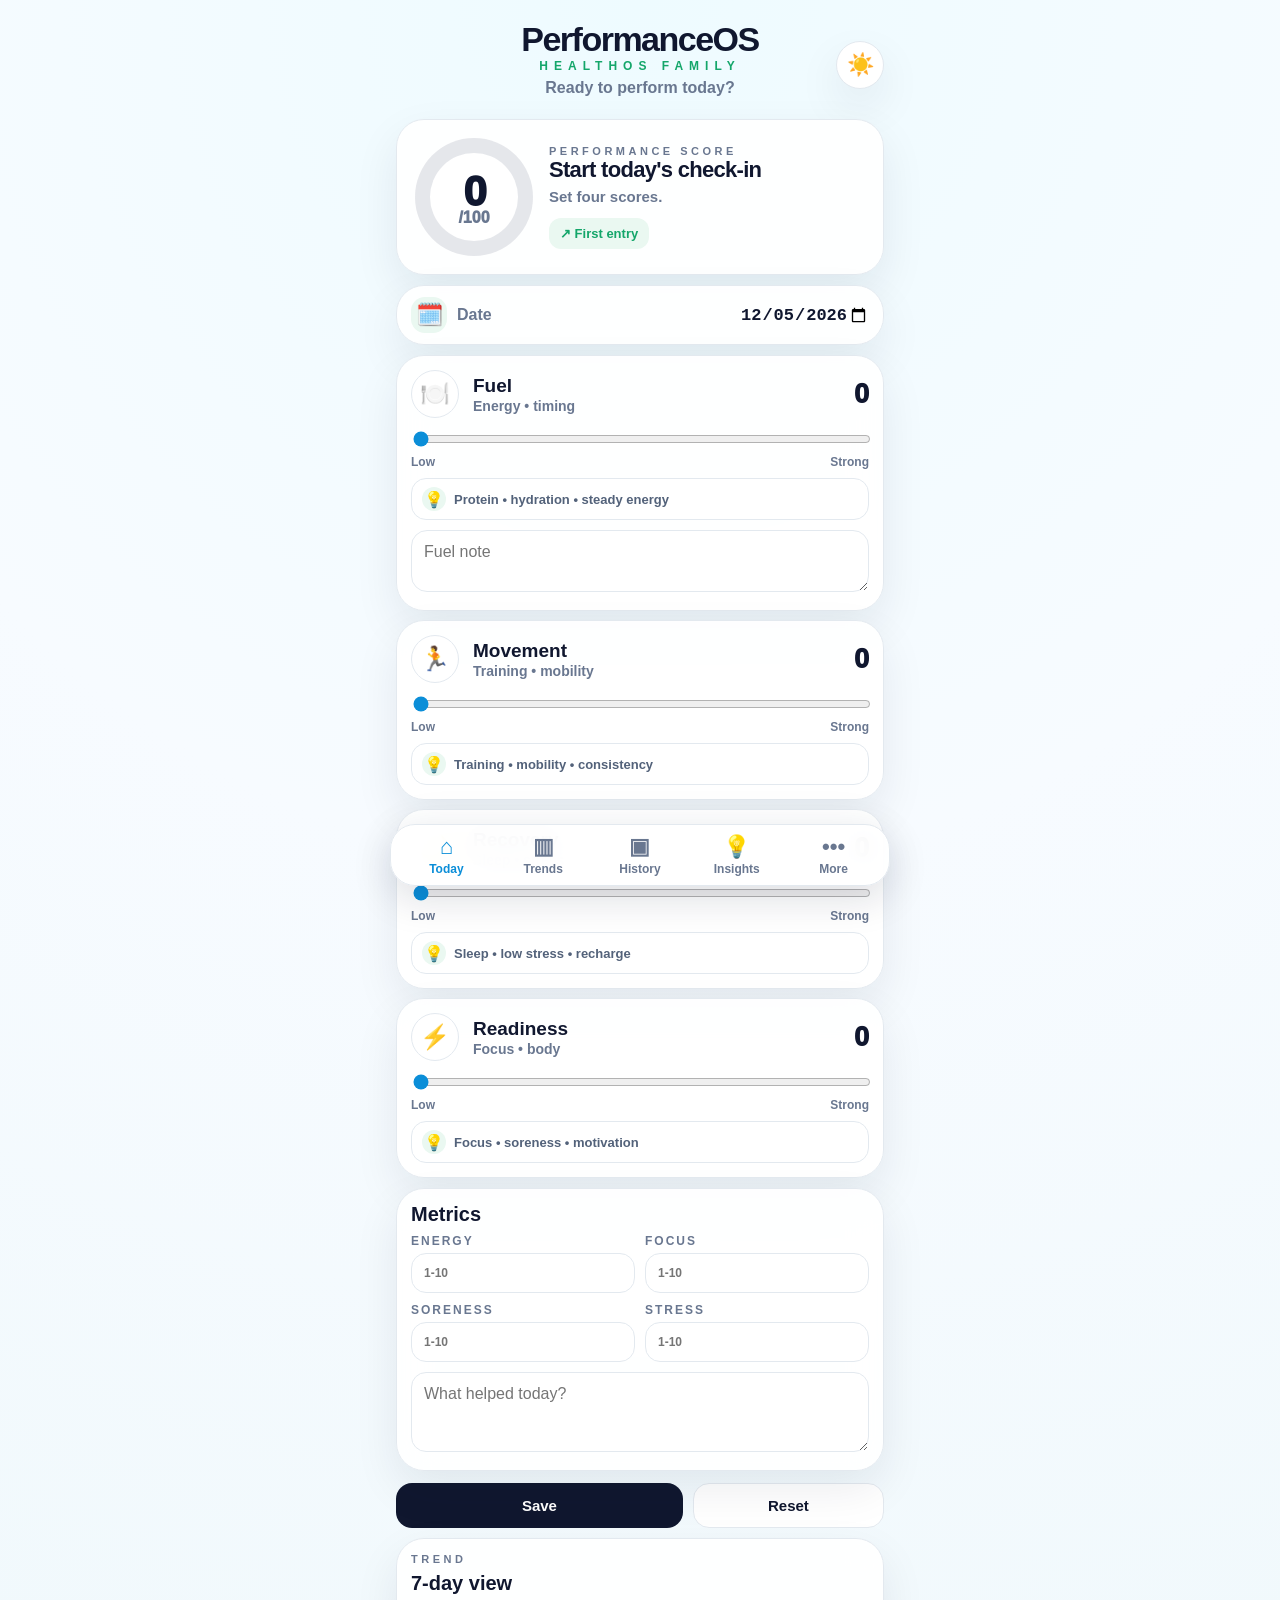
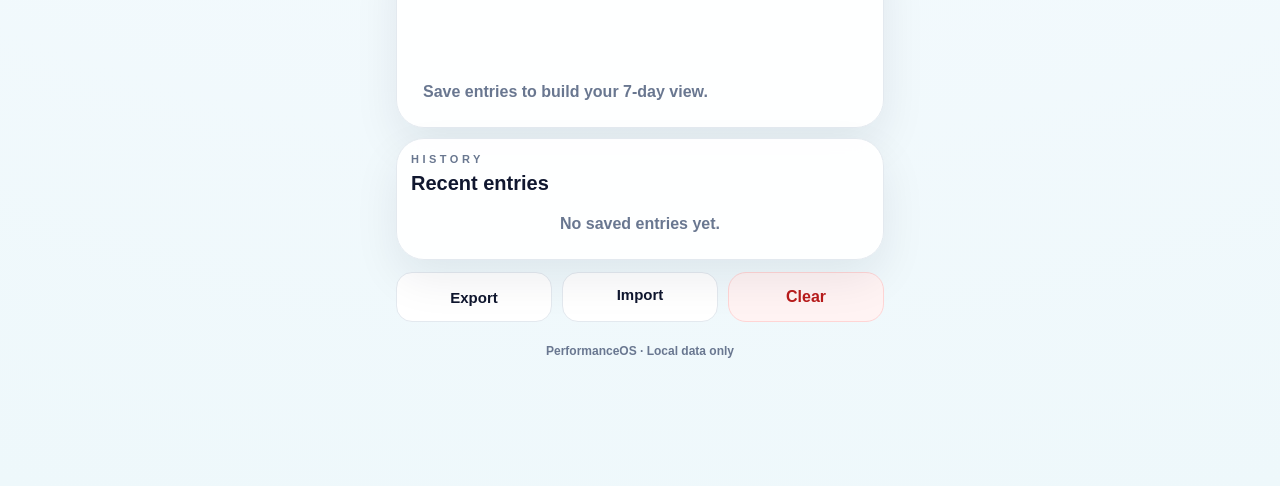
==== index.html @ d2be6b14 "Add files via upload" ====
<!DOCTYPE html>
<html lang="en">
<head>
  <meta charset="UTF-8" />
  <meta name="viewport" content="width=device-width, initial-scale=1.0, viewport-fit=cover" />
  <meta name="theme-color" content="#f6fbff" />
  <title>PerformanceOS</title>
  <link rel="manifest" href="manifest.json?v=3" />
  <link rel="icon" href="favicon-32.png?v=3" sizes="32x32" type="image/png" />
  <link rel="apple-touch-icon" href="apple-touch-icon.png?v=3" />
  <link rel="apple-touch-icon" sizes="180x180" href="apple-touch-icon-180.png?v=3" />
  <meta name="apple-mobile-web-app-capable" content="yes" />
  <meta name="apple-mobile-web-app-title" content="PerformanceOS" />
  <meta name="apple-mobile-web-app-status-bar-style" content="default" />
  <style>
    :root{--bg:#f4fbff;--card:#fff;--ink:#10172f;--muted:#697790;--line:#e3e9ef;--blue:#0b8ed8;--green:#14a66a;--soft-green:#eaf8f1;--shadow:0 18px 45px rgba(16,23,47,.08);--radius:28px}
    *{box-sizing:border-box}html{scroll-behavior:smooth}body{margin:0;font-family:-apple-system,BlinkMacSystemFont,"Segoe UI",Roboto,Helvetica,Arial,sans-serif;background:radial-gradient(circle at 50% 0%,#eefbff 0,#f7fbff 40%,#eef8fb 100%);color:var(--ink)}
    .app{width:min(100%,520px);margin:0 auto;padding:14px 16px 106px;min-height:100vh}.topbar{display:grid;grid-template-columns:48px 1fr 48px;align-items:center;gap:8px;padding:6px 0 10px}.top-spacer{width:48px;height:48px}.theme{border:1px solid var(--line);background:var(--card);width:48px;height:48px;border-radius:50%;box-shadow:var(--shadow);font-size:22px}.brand{text-align:center}.brand h1{font-size:34px;margin:0;font-weight:900;letter-spacing:-1.5px}.eyebrow{color:var(--green);text-transform:uppercase;letter-spacing:6px;font-weight:900;font-size:12px;margin:0 0 6px}.subtitle{font-size:16px;color:var(--muted);font-weight:750;margin:0 0 12px}
    .card{background:rgba(255,255,255,.92);border:1px solid var(--line);border-radius:var(--radius);box-shadow:var(--shadow);backdrop-filter:blur(16px)}.score-card{display:grid;grid-template-columns:118px 1fr;gap:16px;align-items:center;padding:18px;margin-bottom:10px}.ring{width:118px;height:118px;border-radius:50%;display:grid;place-items:center;background:conic-gradient(var(--blue) calc(var(--score)*1%),#e5e7eb 0);position:relative}.ring:before{content:"";position:absolute;inset:15px;border-radius:50%;background:#fff}.score-num{position:relative;text-align:center;font-weight:950;font-size:42px;letter-spacing:-2px}.score-num small{display:block;font-size:16px;color:var(--muted);letter-spacing:0;margin-top:-7px}.label{font-size:11px;text-transform:uppercase;letter-spacing:3.5px;font-weight:900;color:var(--muted);margin:0 0 7px}.score-card h2{font-size:22px;margin:0 0 5px;letter-spacing:-.7px}.score-card p{margin:0}.insight{font-size:15px;font-weight:700;color:var(--muted)}.trend-pill{display:inline-flex;gap:7px;align-items:center;margin-top:13px;padding:8px 11px;border-radius:12px;background:var(--soft-green);color:var(--green);font-weight:900;font-size:13px}
    .date-card{display:flex;align-items:center;gap:10px;padding:11px 14px;margin-bottom:10px}.date-icon{width:36px;height:36px;border-radius:14px;display:grid;place-items:center;background:var(--soft-green);font-size:22px}.date-card label{font-weight:850;color:var(--muted);flex:1}.date-card input{border:0;background:transparent;color:var(--ink);font-size:17px;font-weight:900;text-align:right;min-width:132px}.domain{padding:14px;margin-bottom:9px}.domain-head{display:grid;grid-template-columns:52px 1fr 42px;gap:10px;align-items:center}.icon{width:48px;height:48px;border:1px solid var(--line);border-radius:50%;display:grid;place-items:center;font-size:24px;background:#fff}.domain h3{font-size:19px;margin:0 0 1px}.domain .desc{font-size:14px;color:var(--muted);font-weight:700;margin:0}.value{text-align:right;font-size:27px;font-weight:950}.slider-row{margin-top:11px}.slider-labels{display:flex;justify-content:space-between;color:var(--muted);font-size:12px;font-weight:800;margin-top:4px}input[type=range]{width:100%;accent-color:var(--blue)}.example{display:flex;align-items:center;gap:8px;margin-top:9px;border:1px solid var(--line);border-radius:15px;padding:8px 10px;color:#53627a;font-weight:700;font-size:13px;background:rgba(255,255,255,.72)}.bulb{width:24px;height:24px;border-radius:50%;display:grid;place-items:center;background:var(--soft-green);font-size:16px;flex:0 0 auto}.notes{display:none;margin-top:10px}.notes textarea{width:100%;border:1px solid var(--line);border-radius:16px;padding:12px;font:inherit;color:var(--ink);resize:vertical;background:#fff}.domain.open .notes{display:block}
    .panel{padding:14px;margin-top:10px}.panel h2{font-size:20px;margin:0 0 8px}.metric-grid{display:grid;grid-template-columns:1fr 1fr;gap:10px}.metric-grid label{font-size:12px;text-transform:uppercase;letter-spacing:2px;color:var(--muted);font-weight:900}.metric-grid input{width:100%;margin-top:5px;border:1px solid var(--line);border-radius:15px;padding:12px;font:inherit;font-weight:800;background:#fff;color:var(--ink)}.daily-note{width:100%;margin-top:10px;border:1px solid var(--line);border-radius:15px;padding:12px;font:inherit;background:#fff;color:var(--ink);resize:vertical}.actions{display:grid;grid-template-columns:1.2fr .8fr;gap:10px;margin-top:12px}button,.file-btn{cursor:pointer}button.primary{border:0;background:var(--ink);color:#fff;border-radius:16px;padding:13px;font-size:15px;font-weight:900}button.secondary,.file-btn{border:1px solid var(--line);background:#fff;color:var(--ink);border-radius:16px;padding:13px;font-size:15px;font-weight:900;text-align:center}button.danger{border:1px solid #ffd5d5;background:#fff3f3;color:#b91c1c;border-radius:18px;padding:15px;font-size:16px;font-weight:900}.file-btn input{display:none}.utility{grid-template-columns:1fr 1fr 1fr}.bars{display:flex;align-items:end;gap:8px;height:110px}.bar{flex:1;background:#dfe7ef;border-radius:12px 12px 4px 4px;min-height:9px;position:relative;overflow:hidden}.bar span{position:absolute;bottom:0;left:0;right:0;background:var(--blue);border-radius:inherit}.history{display:grid;gap:9px}.entry{display:flex;justify-content:space-between;gap:10px;border:1px solid var(--line);border-radius:16px;padding:12px;background:#fff}.entry strong{font-size:18px}.entry small{color:var(--muted);font-weight:800}.empty{color:var(--muted);font-weight:700;text-align:center;padding:12px}.bottom-nav{position:fixed;left:50%;bottom:14px;transform:translateX(-50%);width:min(calc(100% - 24px),500px);display:grid;grid-template-columns:repeat(5,1fr);gap:2px;padding:9px 8px;border-radius:25px;background:rgba(255,255,255,.94);border:1px solid var(--line);box-shadow:0 12px 40px rgba(16,23,47,.14);backdrop-filter:blur(18px)}.bottom-nav a{color:var(--muted);text-decoration:none;text-align:center;font-size:12px;font-weight:800}.bottom-nav a span{display:block;font-size:22px;margin-bottom:2px}.bottom-nav a.active{color:var(--blue)}footer{text-align:center;color:var(--muted);font-weight:700;font-size:12px;margin:22px 0}
    body.dark{--bg:#0d1424;--card:#141d31;--ink:#f7fbff;--muted:#a9b6cc;--line:#26334b;--soft-green:#103827;background:radial-gradient(circle at 50% 0%,#17263e 0,#0d1424 58%)}body.dark .card,body.dark .date-card input,body.dark .theme,body.dark .icon,body.dark .metric-grid input,body.dark textarea,body.dark .entry,body.dark button.secondary,body.dark .file-btn{background:#141d31;color:var(--ink)}body.dark .ring:before{background:#141d31}body.dark .bottom-nav{background:rgba(20,29,49,.94)}
    @media(max-width:390px){.app{padding-left:12px;padding-right:12px}.topbar{grid-template-columns:36px 1fr 44px}.top-spacer{width:36px}.brand h1{font-size:30px}.eyebrow{letter-spacing:4px}.subtitle{font-size:15px}.score-card{grid-template-columns:100px 1fr;gap:12px;padding:16px}.ring{width:100px;height:100px}.ring:before{inset:12px}.score-num{font-size:36px}.score-card h2{font-size:20px}.label{letter-spacing:2.5px}.domain-head{grid-template-columns:46px 1fr 38px}.icon{width:44px;height:44px}.value{font-size:24px}.utility{grid-template-columns:1fr}}
  </style>
</head>
<body>
  <main class="app">
    <header class="topbar"><span class="top-spacer" aria-hidden="true"></span><div class="brand"><h1>PerformanceOS</h1><p class="eyebrow">HealthOS Family</p><p class="subtitle">Ready to perform today?</p></div><button id="themeToggle" class="theme" type="button" aria-label="Toggle theme">☀️</button></header>
    <section class="score-card card" id="today"><div class="ring" id="ring" style="--score:0"><div class="score-num"><span id="dailyScore">0</span><small>/100</small></div></div><div><p class="label">Performance Score</p><h2 id="status">Start today’s check-in</h2><p class="insight" id="insight">Set four scores.</p><div class="trend-pill" id="trendPill">↗ First entry</div></div></section>
    <section class="date-card card"><span class="date-icon">🗓️</span><label for="entryDate">Date</label><input id="entryDate" type="date" /></section>
    <form id="domainForm">
      <article class="domain card open" data-key="fuel">
        <div class="domain-head"><span class="icon">🍽️</span><div><h3>Fuel</h3><p class="desc">Energy • timing</p></div><div class="value" id="fuelValue">0</div></div>
        <div class="slider-row"><input id="fuel" type="range" min="0" max="25" value="0"><div class="slider-labels"><span>Low</span><span>Strong</span></div></div>
        <div class="example"><span class="bulb">💡</span>Protein • hydration • steady energy</div>
        <div class="notes"><textarea id="fuelNote" rows="2" placeholder="Fuel note"></textarea></div>
      </article>
      <article class="domain card" data-key="movement">
        <div class="domain-head"><span class="icon">🏃</span><div><h3>Movement</h3><p class="desc">Training • mobility</p></div><div class="value" id="movementValue">0</div></div>
        <div class="slider-row"><input id="movement" type="range" min="0" max="25" value="0"><div class="slider-labels"><span>Low</span><span>Strong</span></div></div>
        <div class="example"><span class="bulb">💡</span>Training • mobility • consistency</div>
        <div class="notes"><textarea id="movementNote" rows="2" placeholder="Movement note"></textarea></div>
      </article>
      <article class="domain card" data-key="recovery">
        <div class="domain-head"><span class="icon">🌙</span><div><h3>Recovery</h3><p class="desc">Sleep • stress</p></div><div class="value" id="recoveryValue">0</div></div>
        <div class="slider-row"><input id="recovery" type="range" min="0" max="25" value="0"><div class="slider-labels"><span>Low</span><span>Strong</span></div></div>
        <div class="example"><span class="bulb">💡</span>Sleep • low stress • recharge</div>
        <div class="notes"><textarea id="recoveryNote" rows="2" placeholder="Recovery note"></textarea></div>
      </article>
      <article class="domain card" data-key="readiness">
        <div class="domain-head"><span class="icon">⚡</span><div><h3>Readiness</h3><p class="desc">Focus • body</p></div><div class="value" id="readinessValue">0</div></div>
        <div class="slider-row"><input id="readiness" type="range" min="0" max="25" value="0"><div class="slider-labels"><span>Low</span><span>Strong</span></div></div>
        <div class="example"><span class="bulb">💡</span>Focus • soreness • motivation</div>
        <div class="notes"><textarea id="readinessNote" rows="2" placeholder="Readiness note"></textarea></div>
      </article>
    </form>
    <section class="panel card" id="insights"><h2>Metrics</h2><div class="metric-grid">
        <label>Energy<input id="energy" type="text" placeholder="1-10"></label>
        <label>Focus<input id="focus" type="text" placeholder="1-10"></label>
        <label>Soreness<input id="soreness" type="text" placeholder="1-10"></label>
        <label>Stress<input id="stress" type="text" placeholder="1-10"></label>
      </div><textarea class="daily-note" id="dailyNote" rows="3" placeholder="What helped today?"></textarea></section>
    <section class="actions"><button class="primary" id="saveBtn" type="button">Save</button><button class="secondary" id="resetBtn" type="button">Reset</button></section>
    <section class="panel card" id="trends"><p class="label">Trend</p><h2>7-day view</h2><div class="bars" id="bars"></div></section>
    <section class="panel card" id="history"><p class="label">History</p><h2>Recent entries</h2><div class="history" id="historyList"></div></section>
    <section class="actions utility" id="more"><button class="secondary" id="exportBtn" type="button">Export</button><label class="file-btn">Import<input id="importFile" type="file" accept="application/json"></label><button class="danger" id="clearBtn" type="button">Clear</button></section>
    <footer><strong>PerformanceOS</strong> · Local data only</footer>
  </main>
  <nav class="bottom-nav"><a class="active" href="#today"><span>⌂</span>Today</a><a href="#trends"><span>▥</span>Trends</a><a href="#history"><span>▣</span>History</a><a href="#insights"><span>💡</span>Insights</a><a href="#more"><span>•••</span>More</a></nav>
<script>
const keys=["fuel", "movement", "recovery", "readiness"]; const metricKeys=["energy", "focus", "soreness", "stress"]; const statuses=[[85,"Performance ready","Strong readiness today."],[70,"Good momentum","Good base. Tighten one domain."],[50,"Needs support","Choose one small reset today."],[1,"Low readiness","Start with fuel, movement, or rest."],[0,"Start today's check-in","Set four scores."]];
const $=id=>document.getElementById(id); const store='performanceos_v2_entries'; const today=()=>new Date().toISOString().slice(0,10); $('entryDate').value=today(); let entries=JSON.parse(localStorage.getItem(store)||'[]');
function score(){return keys.reduce((s,k)=>s+Number($(k).value||0),0)}
function status(s){for(const row of statuses){if(s>=row[0])return [row[1],row[2]]}return [statuses.at(-1)[1],statuses.at(-1)[2]]}
function prevScore(date){return entries.filter(e=>e.date<date).sort((a,b)=>b.date.localeCompare(a.date))[0]?.score}
function update(){const s=score(); $('dailyScore').textContent=s; $('ring').style.setProperty('--score',s); keys.forEach(k=>$(k+'Value').textContent=$(k).value); const [h,i]=status(s); $('status').textContent=h; $('insight').textContent=i; const p=prevScore($('entryDate').value); $('trendPill').textContent=p==null?'↗ First entry':`${s-p>=0?'↗ +':'↘ '}${s-p} vs previous`;}
function entry(){const e={date:$('entryDate').value,score:score(),createdAt:new Date().toISOString(),metrics:{},note:$('dailyNote').value,domains:{}}; metricKeys.forEach(k=>e.metrics[k]=$(k).value); keys.forEach(k=>e.domains[k]={value:Number($(k).value),note:$(k+'Note').value}); return e;}
function save(){const e=entry(); entries=entries.filter(x=>x.date!==e.date); entries.push(e); entries.sort((a,b)=>a.date.localeCompare(b.date)); localStorage.setItem(store,JSON.stringify(entries)); render(); alert('Saved.');}
function render(){renderBars(); renderHistory(); update();}
function renderBars(){const recent=[...entries].sort((a,b)=>a.date.localeCompare(b.date)).slice(-7); $('bars').innerHTML=recent.length?recent.map(e=>`<div class="bar" title="${e.date}: ${e.score}"><span style="height:${Math.max(7,e.score)}%"></span></div>`).join(''):'<div class="empty">Save entries to build your 7-day view.</div>';}
function renderHistory(){const recent=[...entries].sort((a,b)=>b.date.localeCompare(a.date)).slice(0,8); $('historyList').innerHTML=recent.length?recent.map(e=>`<div class="entry"><div><strong>${e.date}</strong><br><small>${status(e.score)[0]}</small></div><strong>${e.score}/100</strong></div>`).join(''):'<div class="empty">No saved entries yet.</div>';}
function loadDate(){const e=entries.find(x=>x.date===$('entryDate').value); if(!e)return; keys.forEach(k=>{$(k).value=e.domains?.[k]?.value||0; $(k+'Note').value=e.domains?.[k]?.note||''}); metricKeys.forEach(k=>$(k).value=e.metrics?.[k]||''); $('dailyNote').value=e.note||''; update();}
keys.forEach(k=>$(k).addEventListener('input',update)); $('entryDate').addEventListener('change',()=>{loadDate();update();}); document.querySelectorAll('.domain').forEach(card=>card.addEventListener('click',e=>{if(e.target.tagName==='INPUT'||e.target.tagName==='TEXTAREA')return; card.classList.toggle('open');}));
$('saveBtn').onclick=save; $('resetBtn').onclick=()=>{keys.forEach(k=>{$(k).value=0;$(k+'Note').value=''});metricKeys.forEach(k=>$(k).value='');$('dailyNote').value='';update();};
$('exportBtn').onclick=()=>{const blob=new Blob([JSON.stringify(entries,null,2)],{type:'application/json'});const a=document.createElement('a');a.href=URL.createObjectURL(blob);a.download='performanceos-data.json';a.click();};
$('importFile').onchange=e=>{const f=e.target.files[0]; if(!f)return; const r=new FileReader(); r.onload=()=>{entries=JSON.parse(r.result); localStorage.setItem(store,JSON.stringify(entries)); render();}; r.readAsText(f);};
$('clearBtn').onclick=()=>{if(confirm('Clear all PerformanceOS data on this device?')){entries=[];localStorage.removeItem(store);render();}};
$('themeToggle').onclick=()=>{document.body.classList.toggle('dark'); localStorage.setItem('performanceos_v2_entries_theme',document.body.classList.contains('dark')?'dark':'light');}; if(localStorage.getItem('performanceos_v2_entries_theme')==='dark')document.body.classList.add('dark'); render();
</script>
</body></html>
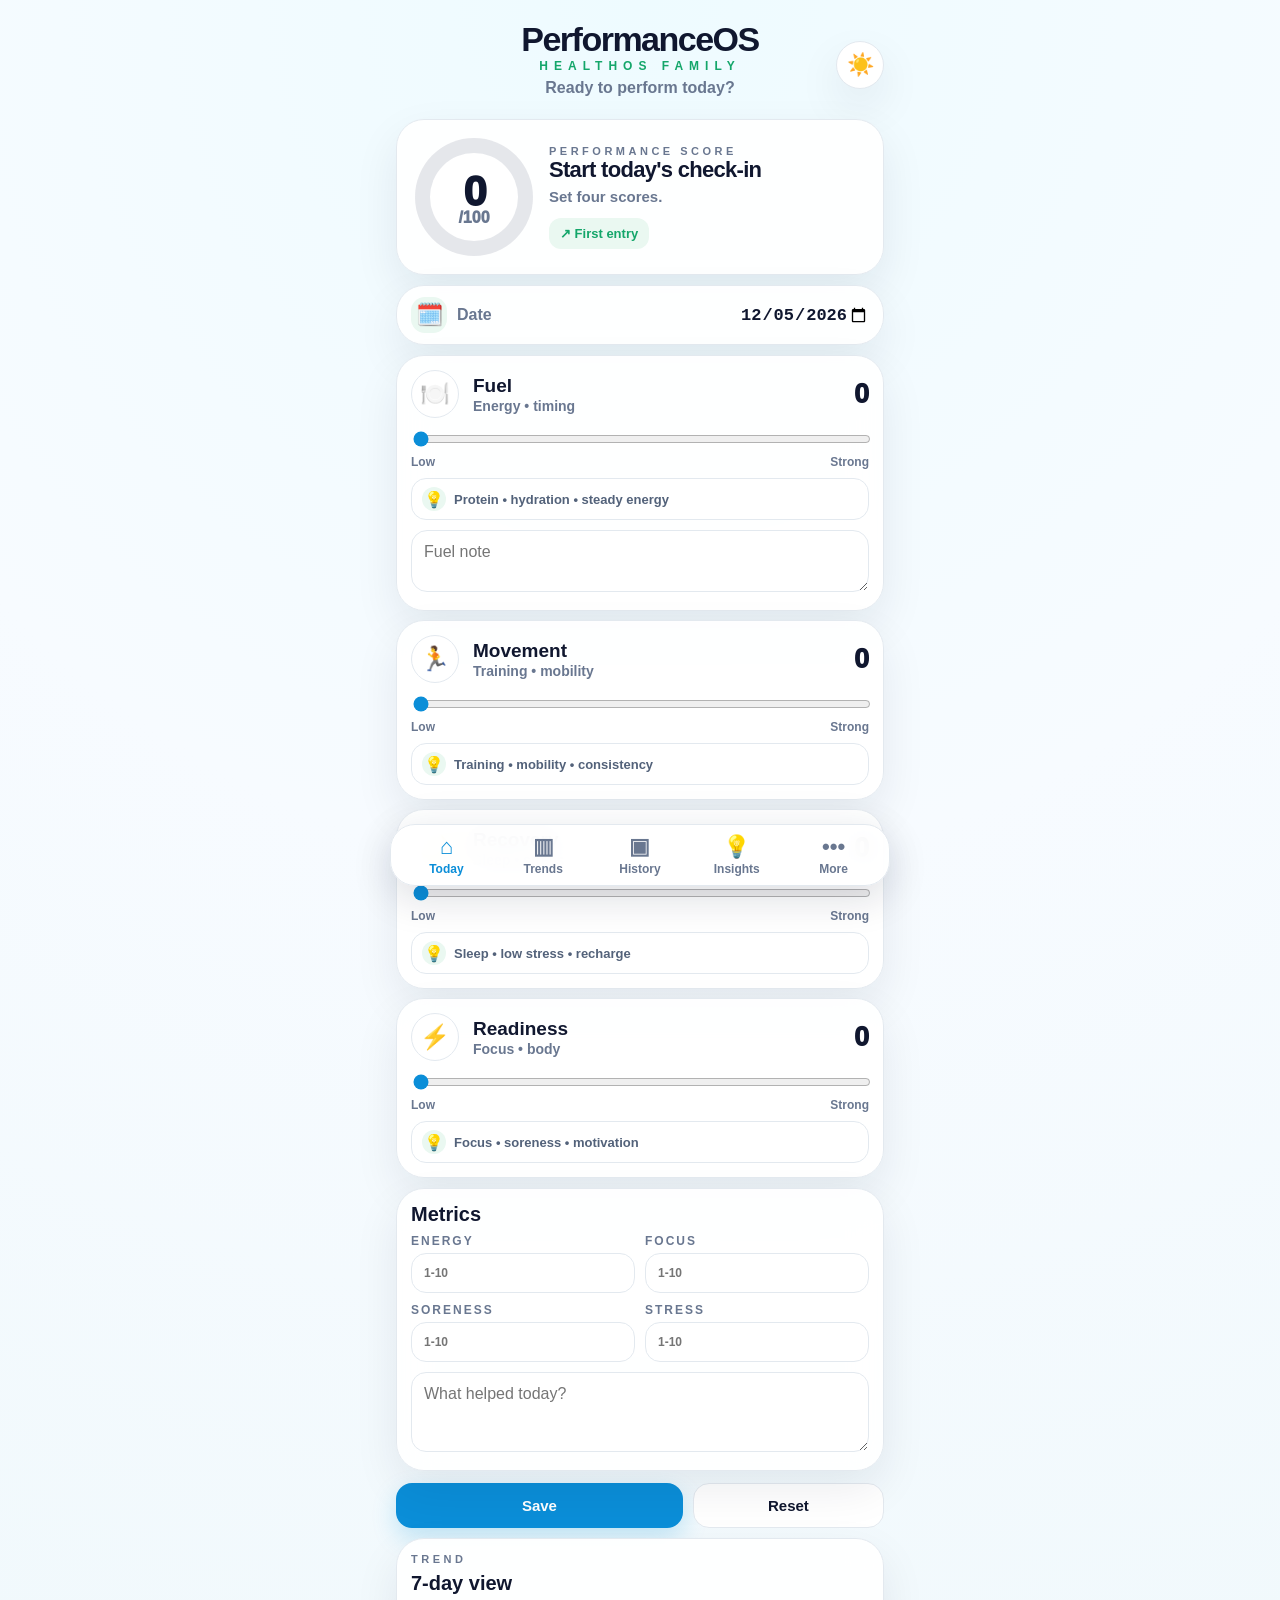
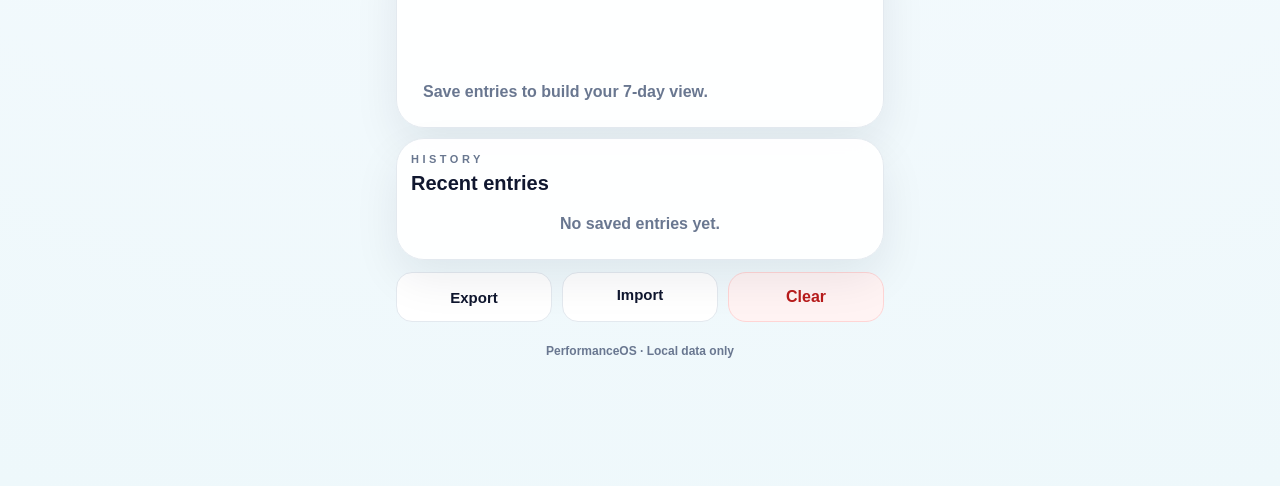
==== commit e281909b: "Add files via upload" ====
--- a/index.html
+++ b/index.html
@@ -18,7 +18,7 @@
     .app{width:min(100%,520px);margin:0 auto;padding:14px 16px 106px;min-height:100vh}.topbar{display:grid;grid-template-columns:48px 1fr 48px;align-items:center;gap:8px;padding:6px 0 10px}.top-spacer{width:48px;height:48px}.theme{border:1px solid var(--line);background:var(--card);width:48px;height:48px;border-radius:50%;box-shadow:var(--shadow);font-size:22px}.brand{text-align:center}.brand h1{font-size:34px;margin:0;font-weight:900;letter-spacing:-1.5px}.eyebrow{color:var(--green);text-transform:uppercase;letter-spacing:6px;font-weight:900;font-size:12px;margin:0 0 6px}.subtitle{font-size:16px;color:var(--muted);font-weight:750;margin:0 0 12px}
     .card{background:rgba(255,255,255,.92);border:1px solid var(--line);border-radius:var(--radius);box-shadow:var(--shadow);backdrop-filter:blur(16px)}.score-card{display:grid;grid-template-columns:118px 1fr;gap:16px;align-items:center;padding:18px;margin-bottom:10px}.ring{width:118px;height:118px;border-radius:50%;display:grid;place-items:center;background:conic-gradient(var(--blue) calc(var(--score)*1%),#e5e7eb 0);position:relative}.ring:before{content:"";position:absolute;inset:15px;border-radius:50%;background:#fff}.score-num{position:relative;text-align:center;font-weight:950;font-size:42px;letter-spacing:-2px}.score-num small{display:block;font-size:16px;color:var(--muted);letter-spacing:0;margin-top:-7px}.label{font-size:11px;text-transform:uppercase;letter-spacing:3.5px;font-weight:900;color:var(--muted);margin:0 0 7px}.score-card h2{font-size:22px;margin:0 0 5px;letter-spacing:-.7px}.score-card p{margin:0}.insight{font-size:15px;font-weight:700;color:var(--muted)}.trend-pill{display:inline-flex;gap:7px;align-items:center;margin-top:13px;padding:8px 11px;border-radius:12px;background:var(--soft-green);color:var(--green);font-weight:900;font-size:13px}
     .date-card{display:flex;align-items:center;gap:10px;padding:11px 14px;margin-bottom:10px}.date-icon{width:36px;height:36px;border-radius:14px;display:grid;place-items:center;background:var(--soft-green);font-size:22px}.date-card label{font-weight:850;color:var(--muted);flex:1}.date-card input{border:0;background:transparent;color:var(--ink);font-size:17px;font-weight:900;text-align:right;min-width:132px}.domain{padding:14px;margin-bottom:9px}.domain-head{display:grid;grid-template-columns:52px 1fr 42px;gap:10px;align-items:center}.icon{width:48px;height:48px;border:1px solid var(--line);border-radius:50%;display:grid;place-items:center;font-size:24px;background:#fff}.domain h3{font-size:19px;margin:0 0 1px}.domain .desc{font-size:14px;color:var(--muted);font-weight:700;margin:0}.value{text-align:right;font-size:27px;font-weight:950}.slider-row{margin-top:11px}.slider-labels{display:flex;justify-content:space-between;color:var(--muted);font-size:12px;font-weight:800;margin-top:4px}input[type=range]{width:100%;accent-color:var(--blue)}.example{display:flex;align-items:center;gap:8px;margin-top:9px;border:1px solid var(--line);border-radius:15px;padding:8px 10px;color:#53627a;font-weight:700;font-size:13px;background:rgba(255,255,255,.72)}.bulb{width:24px;height:24px;border-radius:50%;display:grid;place-items:center;background:var(--soft-green);font-size:16px;flex:0 0 auto}.notes{display:none;margin-top:10px}.notes textarea{width:100%;border:1px solid var(--line);border-radius:16px;padding:12px;font:inherit;color:var(--ink);resize:vertical;background:#fff}.domain.open .notes{display:block}
-    .panel{padding:14px;margin-top:10px}.panel h2{font-size:20px;margin:0 0 8px}.metric-grid{display:grid;grid-template-columns:1fr 1fr;gap:10px}.metric-grid label{font-size:12px;text-transform:uppercase;letter-spacing:2px;color:var(--muted);font-weight:900}.metric-grid input{width:100%;margin-top:5px;border:1px solid var(--line);border-radius:15px;padding:12px;font:inherit;font-weight:800;background:#fff;color:var(--ink)}.daily-note{width:100%;margin-top:10px;border:1px solid var(--line);border-radius:15px;padding:12px;font:inherit;background:#fff;color:var(--ink);resize:vertical}.actions{display:grid;grid-template-columns:1.2fr .8fr;gap:10px;margin-top:12px}button,.file-btn{cursor:pointer}button.primary{border:0;background:var(--ink);color:#fff;border-radius:16px;padding:13px;font-size:15px;font-weight:900}button.secondary,.file-btn{border:1px solid var(--line);background:#fff;color:var(--ink);border-radius:16px;padding:13px;font-size:15px;font-weight:900;text-align:center}button.danger{border:1px solid #ffd5d5;background:#fff3f3;color:#b91c1c;border-radius:18px;padding:15px;font-size:16px;font-weight:900}.file-btn input{display:none}.utility{grid-template-columns:1fr 1fr 1fr}.bars{display:flex;align-items:end;gap:8px;height:110px}.bar{flex:1;background:#dfe7ef;border-radius:12px 12px 4px 4px;min-height:9px;position:relative;overflow:hidden}.bar span{position:absolute;bottom:0;left:0;right:0;background:var(--blue);border-radius:inherit}.history{display:grid;gap:9px}.entry{display:flex;justify-content:space-between;gap:10px;border:1px solid var(--line);border-radius:16px;padding:12px;background:#fff}.entry strong{font-size:18px}.entry small{color:var(--muted);font-weight:800}.empty{color:var(--muted);font-weight:700;text-align:center;padding:12px}.bottom-nav{position:fixed;left:50%;bottom:14px;transform:translateX(-50%);width:min(calc(100% - 24px),500px);display:grid;grid-template-columns:repeat(5,1fr);gap:2px;padding:9px 8px;border-radius:25px;background:rgba(255,255,255,.94);border:1px solid var(--line);box-shadow:0 12px 40px rgba(16,23,47,.14);backdrop-filter:blur(18px)}.bottom-nav a{color:var(--muted);text-decoration:none;text-align:center;font-size:12px;font-weight:800}.bottom-nav a span{display:block;font-size:22px;margin-bottom:2px}.bottom-nav a.active{color:var(--blue)}footer{text-align:center;color:var(--muted);font-weight:700;font-size:12px;margin:22px 0}
+    .panel{padding:14px;margin-top:10px}.panel h2{font-size:20px;margin:0 0 8px}.metric-grid{display:grid;grid-template-columns:1fr 1fr;gap:10px}.metric-grid label{font-size:12px;text-transform:uppercase;letter-spacing:2px;color:var(--muted);font-weight:900}.metric-grid input{width:100%;margin-top:5px;border:1px solid var(--line);border-radius:15px;padding:12px;font:inherit;font-weight:800;background:#fff;color:var(--ink)}.daily-note{width:100%;margin-top:10px;border:1px solid var(--line);border-radius:15px;padding:12px;font:inherit;background:#fff;color:var(--ink);resize:vertical}.actions{display:grid;grid-template-columns:1.2fr .8fr;gap:10px;margin-top:12px}button,.file-btn{cursor:pointer}button.primary{border:0;background:var(--blue);color:#fff;border-radius:16px;padding:13px;font-size:15px;font-weight:900;box-shadow:0 10px 24px rgba(11,155,219,.22)}body.dark button.primary{background:var(--blue);color:#fff}button.secondary,.file-btn{border:1px solid var(--line);background:#fff;color:var(--ink);border-radius:16px;padding:13px;font-size:15px;font-weight:900;text-align:center}button.danger{border:1px solid #ffd5d5;background:#fff3f3;color:#b91c1c;border-radius:18px;padding:15px;font-size:16px;font-weight:900}.file-btn input{display:none}.utility{grid-template-columns:1fr 1fr 1fr}.bars{display:flex;align-items:end;gap:8px;height:110px}.bar{flex:1;background:#dfe7ef;border-radius:12px 12px 4px 4px;min-height:9px;position:relative;overflow:hidden}.bar span{position:absolute;bottom:0;left:0;right:0;background:var(--blue);border-radius:inherit}.history{display:grid;gap:9px}.entry{display:flex;justify-content:space-between;gap:10px;border:1px solid var(--line);border-radius:16px;padding:12px;background:#fff}.entry strong{font-size:18px}.entry small{color:var(--muted);font-weight:800}.empty{color:var(--muted);font-weight:700;text-align:center;padding:12px}.bottom-nav{position:fixed;left:50%;bottom:14px;transform:translateX(-50%);width:min(calc(100% - 24px),500px);display:grid;grid-template-columns:repeat(5,1fr);gap:2px;padding:9px 8px;border-radius:25px;background:rgba(255,255,255,.94);border:1px solid var(--line);box-shadow:0 12px 40px rgba(16,23,47,.14);backdrop-filter:blur(18px)}.bottom-nav a{color:var(--muted);text-decoration:none;text-align:center;font-size:12px;font-weight:800}.bottom-nav a span{display:block;font-size:22px;margin-bottom:2px}.bottom-nav a.active{color:var(--blue)}footer{text-align:center;color:var(--muted);font-weight:700;font-size:12px;margin:22px 0}
     body.dark{--bg:#0d1424;--card:#141d31;--ink:#f7fbff;--muted:#a9b6cc;--line:#26334b;--soft-green:#103827;background:radial-gradient(circle at 50% 0%,#17263e 0,#0d1424 58%)}body.dark .card,body.dark .date-card input,body.dark .theme,body.dark .icon,body.dark .metric-grid input,body.dark textarea,body.dark .entry,body.dark button.secondary,body.dark .file-btn{background:#141d31;color:var(--ink)}body.dark .ring:before{background:#141d31}body.dark .bottom-nav{background:rgba(20,29,49,.94)}
     @media(max-width:390px){.app{padding-left:12px;padding-right:12px}.topbar{grid-template-columns:36px 1fr 44px}.top-spacer{width:36px}.brand h1{font-size:30px}.eyebrow{letter-spacing:4px}.subtitle{font-size:15px}.score-card{grid-template-columns:100px 1fr;gap:12px;padding:16px}.ring{width:100px;height:100px}.ring:before{inset:12px}.score-num{font-size:36px}.score-card h2{font-size:20px}.label{letter-spacing:2.5px}.domain-head{grid-template-columns:46px 1fr 38px}.icon{width:44px;height:44px}.value{font-size:24px}.utility{grid-template-columns:1fr}}
   </style>
